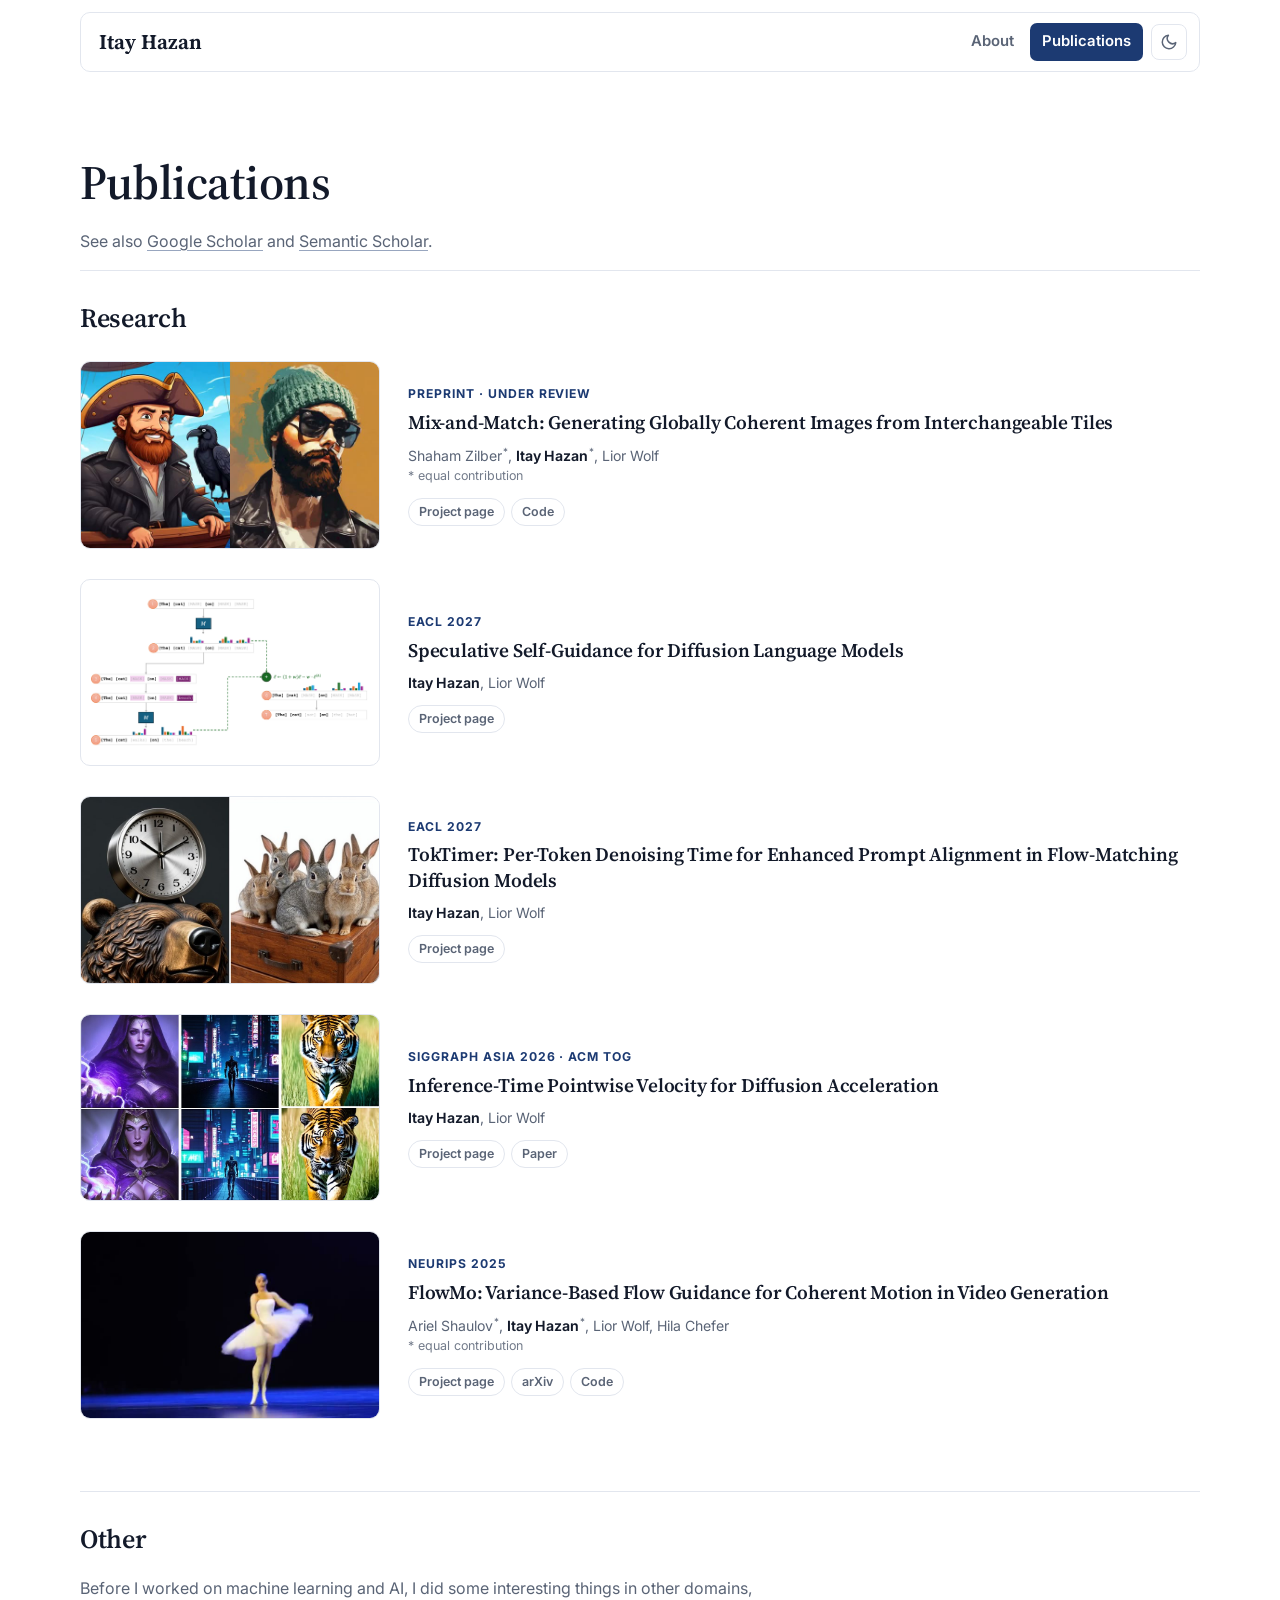
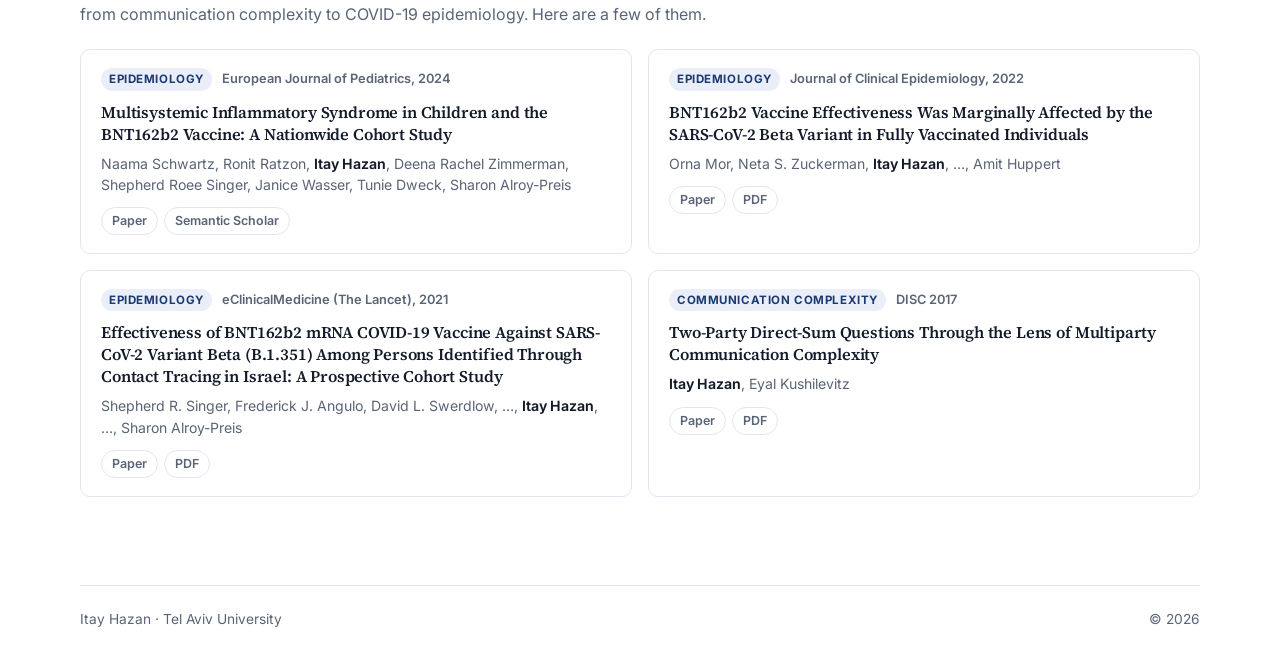
==== publications.html @ 4d5ad859 "Add personal homepage: About and Publications pages Static site (no build step) with shared publicat" ====
<!doctype html>
<html lang="en">
  <head>
    <meta charset="utf-8">
    <meta name="viewport" content="width=device-width, initial-scale=1">
    <title>Publications · Itay Hazan</title>
    <meta name="description" content="Publications by Itay Hazan on diffusion and flow-matching generative models, plus earlier work in complexity theory and epidemiology.">
    <link rel="icon" type="image/svg+xml" href="favicon.svg">
    <link rel="preconnect" href="https://fonts.googleapis.com">
    <link rel="preconnect" href="https://fonts.gstatic.com" crossorigin>
    <link rel="stylesheet" href="https://fonts.googleapis.com/css2?family=Inter:wght@400;500;600;700&family=Source+Serif+4:opsz,wght@8..60,500;8..60,600;8..60,650&display=swap">
    <link rel="stylesheet" href="styles.css">
    <script>
      try { const t = localStorage.getItem("theme"); if (t) document.documentElement.dataset.theme = t; } catch (_) {}
    </script>
  </head>
  <body>
    <header class="site-header">
      <a class="brand" href="index.html">Itay Hazan</a>
      <nav class="nav" aria-label="Primary">
        <a href="index.html">About</a>
        <a href="publications.html" aria-current="page">Publications</a>
        <button class="theme-toggle" id="theme-toggle" type="button" aria-label="Toggle theme">
          <svg class="icon-moon" viewBox="0 0 24 24" fill="none" stroke="currentColor" stroke-width="2" stroke-linecap="round" stroke-linejoin="round" aria-hidden="true"><path d="M21 12.8A9 9 0 1 1 11.2 3a7 7 0 0 0 9.8 9.8z"/></svg>
          <svg class="icon-sun" viewBox="0 0 24 24" fill="none" stroke="currentColor" stroke-width="2" stroke-linecap="round" stroke-linejoin="round" aria-hidden="true"><circle cx="12" cy="12" r="4"/><path d="M12 2v2M12 20v2M4.9 4.9l1.4 1.4M17.7 17.7l1.4 1.4M2 12h2M20 12h2M4.9 19.1l1.4-1.4M17.7 6.3l1.4-1.4"/></svg>
        </button>
      </nav>
    </header>

    <main class="wrap">
      <section class="page-intro">
        <h1 class="page-title">Publications</h1>
        <p>
          See also <a href="https://scholar.google.com/citations?user=1ebLvzgAAAAJ" target="_blank" rel="noopener">Google Scholar</a>
          and <a href="https://www.semanticscholar.org/author/Itay-Hazan/2364751173" target="_blank" rel="noopener">Semantic Scholar</a>.
        </p>
      </section>

      <section class="section" aria-labelledby="research-title">
        <div class="section-heading">
          <h2 id="research-title">Research</h2>
        </div>
        <div class="pub-list" id="research-list"></div>
      </section>

      <section class="section" aria-labelledby="other-title">
        <div class="section-heading">
          <h2 id="other-title">Other</h2>
        </div>
        <p class="other-intro">
          Before I worked on machine learning and AI, I did some interesting things in other domains,
          from communication complexity to COVID-19 epidemiology. Here are a few of them.
        </p>
        <div class="other-grid" id="other-list"></div>
      </section>
    </main>

    <footer class="footer">
      <span>Itay Hazan · Tel Aviv University</span>
      <span>© <span id="year">2026</span></span>
    </footer>

    <script src="publications-data.js"></script>
    <script src="site.js"></script>
  </body>
</html>
---- styles.css ----
/* ---------- Tokens ---------- */
:root {
  --bg: #ffffff;
  --surface: #ffffff;
  --surface-soft: #f5f7fb;
  --ink: #131a2a;
  --muted: #5a6476;
  --line: #e2e6ee;
  --accent: #1c3a72;          /* navy */
  --accent-ink: #ffffff;
  --accent-soft: #e9eef8;
  --header-bg: rgba(255, 255, 255, 0.86);
  --shadow: 0 1px 2px rgba(19, 26, 42, 0.04), 0 10px 30px rgba(19, 26, 42, 0.06);
  --serif: "Source Serif 4", Charter, "Iowan Old Style", Georgia, serif;
  --sans: "Inter", ui-sans-serif, system-ui, -apple-system, "Segoe UI", sans-serif;
  --radius: 10px;
  --max: 1120px;
  color-scheme: light;
}

@media (prefers-color-scheme: dark) {
  :root:not([data-theme="light"]) {
    --bg: #0b1019;
    --surface: #111827;
    --surface-soft: #141c2c;
    --ink: #e6eaf2;
    --muted: #9aa5b8;
    --line: #222c3d;
    --accent: #9db8ff;
    --accent-ink: #0b1019;
    --accent-soft: #18233a;
    --header-bg: rgba(11, 16, 25, 0.82);
    --shadow: 0 1px 2px rgba(0, 0, 0, 0.3), 0 10px 30px rgba(0, 0, 0, 0.25);
    color-scheme: dark;
  }
}

:root[data-theme="dark"] {
  --bg: #0b1019;
  --surface: #111827;
  --surface-soft: #141c2c;
  --ink: #e6eaf2;
  --muted: #9aa5b8;
  --line: #222c3d;
  --accent: #9db8ff;
  --accent-ink: #0b1019;
  --accent-soft: #18233a;
  --header-bg: rgba(11, 16, 25, 0.82);
  --shadow: 0 1px 2px rgba(0, 0, 0, 0.3), 0 10px 30px rgba(0, 0, 0, 0.25);
  color-scheme: dark;
}

/* ---------- Base ---------- */
* { box-sizing: border-box; }
html { scroll-behavior: smooth; -webkit-text-size-adjust: 100%; }

body {
  margin: 0;
  background: var(--bg);
  color: var(--ink);
  font-family: var(--sans);
  font-size: 16px;
  line-height: 1.6;
  -webkit-font-smoothing: antialiased;
}

a {
  color: inherit;
  text-decoration-color: color-mix(in srgb, var(--accent) 45%, transparent);
  text-decoration-thickness: 1px;
  text-underline-offset: 0.2em;
  transition: color 0.15s ease;
}
a:hover { color: var(--accent); }

:focus-visible { outline: 2px solid var(--accent); outline-offset: 2px; border-radius: 4px; }

h1, h2, h3 { font-family: var(--serif); font-weight: 600; letter-spacing: -0.01em; }

.wrap { width: min(var(--max), calc(100% - 32px)); margin: 0 auto; }

/* ---------- Header ---------- */
.site-header {
  position: sticky;
  top: 12px;
  z-index: 20;
  display: flex;
  align-items: center;
  justify-content: space-between;
  gap: 16px;
  width: min(var(--max), calc(100% - 32px));
  margin: 12px auto 0;
  padding: 10px 12px 10px 18px;
  background: var(--header-bg);
  border: 1px solid var(--line);
  border-radius: var(--radius);
  backdrop-filter: blur(16px);
  -webkit-backdrop-filter: blur(16px);
}

.brand {
  font-family: var(--serif);
  font-size: 1.3rem;
  font-weight: 650;
  text-decoration: none;
  white-space: nowrap;
}

.nav { display: flex; align-items: center; gap: 4px; }

.nav a {
  padding: 7px 12px;
  border-radius: 7px;
  color: var(--muted);
  font-size: 0.93rem;
  font-weight: 600;
  text-decoration: none;
}
.nav a:hover { background: var(--surface-soft); color: var(--ink); }
.nav a[aria-current="page"] { background: var(--accent); color: var(--accent-ink); }

.theme-toggle {
  display: inline-grid;
  place-items: center;
  width: 36px;
  height: 36px;
  margin-left: 4px;
  padding: 0;
  border: 1px solid var(--line);
  border-radius: 8px;
  background: transparent;
  color: var(--muted);
  cursor: pointer;
}
.theme-toggle:hover { color: var(--ink); background: var(--surface-soft); }
.theme-toggle svg { width: 18px; height: 18px; }
.theme-toggle .icon-sun { display: none; }
:root[data-theme="dark"] .theme-toggle .icon-sun { display: block; }
:root[data-theme="dark"] .theme-toggle .icon-moon { display: none; }
@media (prefers-color-scheme: dark) {
  :root:not([data-theme="light"]) .theme-toggle .icon-sun { display: block; }
  :root:not([data-theme="light"]) .theme-toggle .icon-moon { display: none; }
}

/* ---------- Hero ---------- */
.hero {
  display: grid;
  grid-template-columns: minmax(0, 1fr) minmax(220px, 300px);
  gap: clamp(32px, 6vw, 80px);
  align-items: center;
  padding: clamp(48px, 7vw, 88px) 0 clamp(48px, 6vw, 72px);
}

.name-title {
  margin: 0 0 6px;
  font-size: clamp(2.4rem, 5vw, 3.4rem);
  line-height: 1.05;
}

.role {
  margin: 0 0 26px;
  color: var(--accent);
  font-size: 0.8rem;
  font-weight: 700;
  letter-spacing: 0.12em;
  text-transform: uppercase;
}

.hero-copy p { margin: 0 0 16px; max-width: 64ch; }
.hero-copy .lead { font-size: 1.12rem; }

.fellowship {
  display: flex;
  gap: 10px;
  align-items: flex-start;
  margin: 22px 0 0;
  padding: 12px 14px;
  max-width: 64ch;
  border: 1px solid var(--line);
  border-left: 3px solid var(--accent);
  border-radius: 8px;
  background: var(--surface-soft);
  font-size: 0.93rem;
}
.fellowship svg { flex: none; width: 18px; height: 18px; margin-top: 2px; color: var(--accent); }

.contact { display: flex; flex-wrap: wrap; gap: 7px; margin-top: 26px; }

.button {
  display: inline-flex;
  align-items: center;
  gap: 7px;
  padding: 7px 11px;
  border: 1px solid var(--line);
  border-radius: 8px;
  background: var(--surface);
  color: var(--ink);
  font-size: 0.9rem;
  font-weight: 600;
  text-decoration: none;
  transition: border-color 0.15s ease, background 0.15s ease, color 0.15s ease, transform 0.15s ease;
}
.button svg { width: 16px; height: 16px; flex: none; }
.button:hover { border-color: var(--accent); color: var(--accent); background: var(--accent-soft); }

/* Portrait — "denoises" into view on load, a nod to diffusion sampling. */
.portrait {
  position: relative;
  margin: 0;
  aspect-ratio: 4 / 5;
  border-radius: 14px;
  overflow: hidden;
  background: #d9dadc;
  box-shadow: var(--shadow);
  isolation: isolate;
}
.portrait img {
  display: block;
  width: 100%;
  height: 100%;
  object-fit: cover;
  animation: sharpen 1.9s cubic-bezier(0.22, 0.8, 0.3, 1) both;
}
.portrait::after {
  content: "";
  position: absolute;
  inset: -50%;
  background-image: url("data:image/svg+xml,%3Csvg xmlns='http://www.w3.org/2000/svg' width='220' height='220'%3E%3Cfilter id='n'%3E%3CfeTurbulence type='fractalNoise' baseFrequency='0.9' numOctaves='2' stitchTiles='stitch'/%3E%3CfeColorMatrix values='0 0 0 0 0.5 0 0 0 0 0.5 0 0 0 0 0.5 0 0 0 1.6 -0.3'/%3E%3C/filter%3E%3Crect width='100%25' height='100%25' filter='url(%23n)'/%3E%3C/svg%3E");
  mix-blend-mode: hard-light;
  pointer-events: none;
  animation: denoise 1.9s cubic-bezier(0.22, 0.8, 0.3, 1) both, jitter 0.12s steps(3) 0s 16;
}
.portrait figcaption {
  position: absolute;
  right: 10px;
  bottom: 10px;
  z-index: 1;
  padding: 3px 8px;
  border-radius: 6px;
  background: rgba(10, 14, 22, 0.55);
  color: #fff;
  font: 500 0.72rem/1.4 ui-monospace, SFMono-Regular, Menlo, monospace;
  letter-spacing: 0.02em;
  backdrop-filter: blur(4px);
  animation: fadeIn 0.6s ease 1.7s both;
}

@keyframes sharpen { from { filter: blur(14px) saturate(0.6); transform: scale(1.04); } to { filter: none; transform: none; } }
@keyframes denoise { from { opacity: 1; } to { opacity: 0; } }
@keyframes jitter { 0% { transform: translate(0, 0); } 33% { transform: translate(-7%, 4%); } 66% { transform: translate(5%, -6%); } }
@keyframes fadeIn { from { opacity: 0; transform: translateY(4px); } to { opacity: 1; transform: none; } }

/* ---------- Sections ---------- */
.section { padding: 8px 0 64px; }

.section-heading {
  display: flex;
  align-items: baseline;
  justify-content: space-between;
  gap: 16px;
  margin-bottom: 22px;
  padding-top: 26px;
  border-top: 1px solid var(--line);
}
.section-heading h2 { margin: 0; font-size: 1.65rem; }
.section-heading .more {
  color: var(--muted);
  font-size: 0.92rem;
  font-weight: 600;
  text-decoration: none;
  white-space: nowrap;
}
.section-heading .more:hover { color: var(--accent); }

.page-intro { padding: clamp(40px, 6vw, 72px) 0 8px; }
.page-title { margin: 0 0 8px; font-size: clamp(2.2rem, 4.5vw, 3rem); }
.page-intro p { margin: 0; color: var(--muted); max-width: 62ch; }

/* ---------- Publication cards (home) ---------- */
.card-grid {
  display: grid;
  grid-template-columns: repeat(3, minmax(0, 1fr));
  gap: 28px 24px;
}

.pub-media {
  position: relative;
  display: block;
  aspect-ratio: 16 / 10;
  border-radius: var(--radius);
  overflow: hidden;
  background: var(--surface-soft);
  border: 1px solid var(--line);
}
.pub-media img, .pub-media video {
  display: block;
  width: 100%;
  height: 100%;
  object-fit: cover;
  transition: transform 0.5s cubic-bezier(0.22, 0.8, 0.3, 1);
}
.pub-media.is-contain { background: #ffffff; }
.pub-media.is-contain img { object-fit: contain; padding: 2%; }
.pub-card:hover .pub-media img, .pub-card:hover .pub-media video,
.pub-row:hover .pub-media img, .pub-row:hover .pub-media video { transform: scale(1.035); }
.pub-card:hover .pub-media.is-contain img, .pub-row:hover .pub-media.is-contain img { transform: scale(1.02); }

.media-placeholder {
  display: block;
  width: 100%;
  height: 100%;
  background: linear-gradient(135deg, var(--accent-soft), var(--surface-soft));
}

.pub-body { padding-top: 14px; }

.venue {
  margin: 0 0 6px;
  color: var(--accent);
  font-size: 0.76rem;
  font-weight: 700;
  letter-spacing: 0.08em;
  text-transform: uppercase;
}

.pub-card h3, .pub-row h3, .other-card h3 {
  margin: 0 0 8px;
  font-size: 1.08rem;
  line-height: 1.35;
}
.pub-card h3 a, .pub-row h3 a, .other-card h3 a { text-decoration: none; }

.authors { margin: 0 0 12px; color: var(--muted); font-size: 0.88rem; line-height: 1.5; }
.authors .me { color: var(--ink); font-weight: 650; }
.authors sup { font-size: 0.7em; margin-left: 1px; }
.eq-note { display: block; margin-top: 2px; font-size: 0.78rem; opacity: 0.85; }

.pills { display: flex; flex-wrap: wrap; gap: 6px; }
.pill {
  display: inline-block;
  padding: 3px 10px;
  border: 1px solid var(--line);
  border-radius: 999px;
  color: var(--muted);
  font-size: 0.78rem;
  font-weight: 600;
  text-decoration: none;
  transition: border-color 0.15s ease, color 0.15s ease, background 0.15s ease;
}
.pill:hover { border-color: var(--accent); color: var(--accent); background: var(--accent-soft); }

/* ---------- Publication rows (publications page) ---------- */
.pub-list { display: grid; gap: 30px; }

.pub-row {
  display: grid;
  grid-template-columns: minmax(200px, 300px) minmax(0, 1fr);
  gap: 28px;
  align-items: center;
}
.pub-row .pub-body { padding-top: 0; }
.pub-row h3 { font-size: 1.2rem; }

/* ---------- Other works ---------- */
.other-intro { margin: -6px 0 22px; color: var(--muted); max-width: 70ch; }

.other-grid {
  display: grid;
  grid-template-columns: repeat(2, minmax(0, 1fr));
  gap: 16px;
}

.other-card {
  padding: 18px 20px;
  border: 1px solid var(--line);
  border-radius: var(--radius);
  background: var(--surface);
  transition: border-color 0.15s ease, box-shadow 0.2s ease;
}
.other-card:hover { border-color: color-mix(in srgb, var(--accent) 40%, var(--line)); box-shadow: var(--shadow); }
.other-card h3 { font-size: 1.02rem; }

.other-meta {
  display: flex;
  flex-wrap: wrap;
  align-items: center;
  gap: 6px 10px;
  margin: 0 0 10px;
  color: var(--muted);
  font-size: 0.8rem;
  font-weight: 600;
}
.field {
  padding: 2px 8px;
  border-radius: 999px;
  background: var(--accent-soft);
  color: var(--accent);
  font-size: 0.72rem;
  font-weight: 700;
  letter-spacing: 0.05em;
  text-transform: uppercase;
}

/* ---------- Footer ---------- */
.footer {
  display: flex;
  flex-wrap: wrap;
  justify-content: space-between;
  gap: 8px 24px;
  width: min(var(--max), calc(100% - 32px));
  margin: 24px auto 0;
  padding: 22px 0 36px;
  border-top: 1px solid var(--line);
  color: var(--muted);
  font-size: 0.86rem;
}

/* ---------- Responsive ---------- */
@media (max-width: 960px) {
  .card-grid { grid-template-columns: repeat(2, minmax(0, 1fr)); }
}

@media (max-width: 760px) {
  .hero { grid-template-columns: 1fr; gap: 28px; padding-top: 36px; }
  .portrait { order: -1; width: min(240px, 62%); }
  .pub-row { grid-template-columns: 1fr; gap: 0; }
  .pub-row .pub-body { padding-top: 14px; }
  .other-grid { grid-template-columns: 1fr; }
}

@media (max-width: 560px) {
  .card-grid { grid-template-columns: 1fr; }
  .site-header { padding: 8px 8px 8px 14px; }
  .brand { font-size: 1.12rem; }
  .nav a { padding: 6px 9px; font-size: 0.88rem; }
  .button { padding: 7px 11px; font-size: 0.86rem; }
}

@media (prefers-reduced-motion: reduce) {
  html { scroll-behavior: auto; }
  .portrait img, .portrait::after, .portrait figcaption { animation: none; }
  .portrait::after { opacity: 0; }
  .pub-media img, .pub-media video { transition: none; }
}
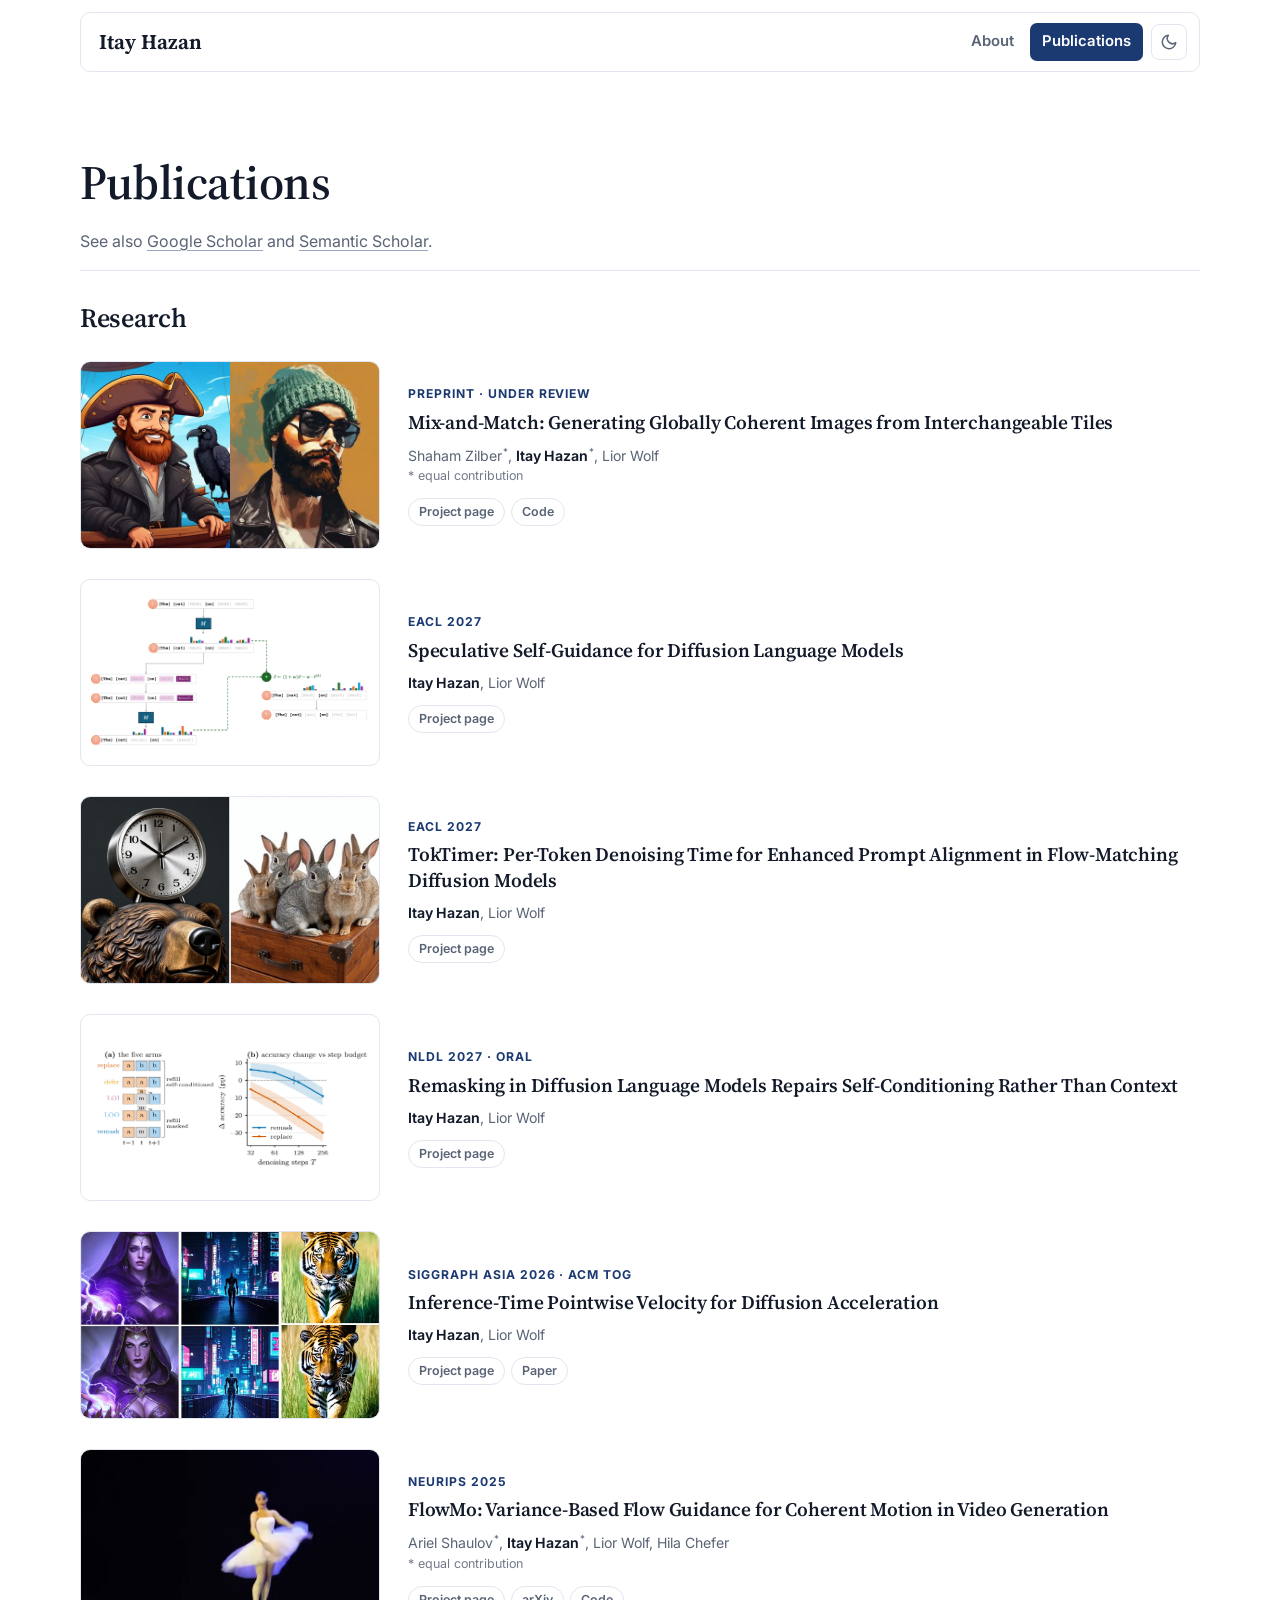
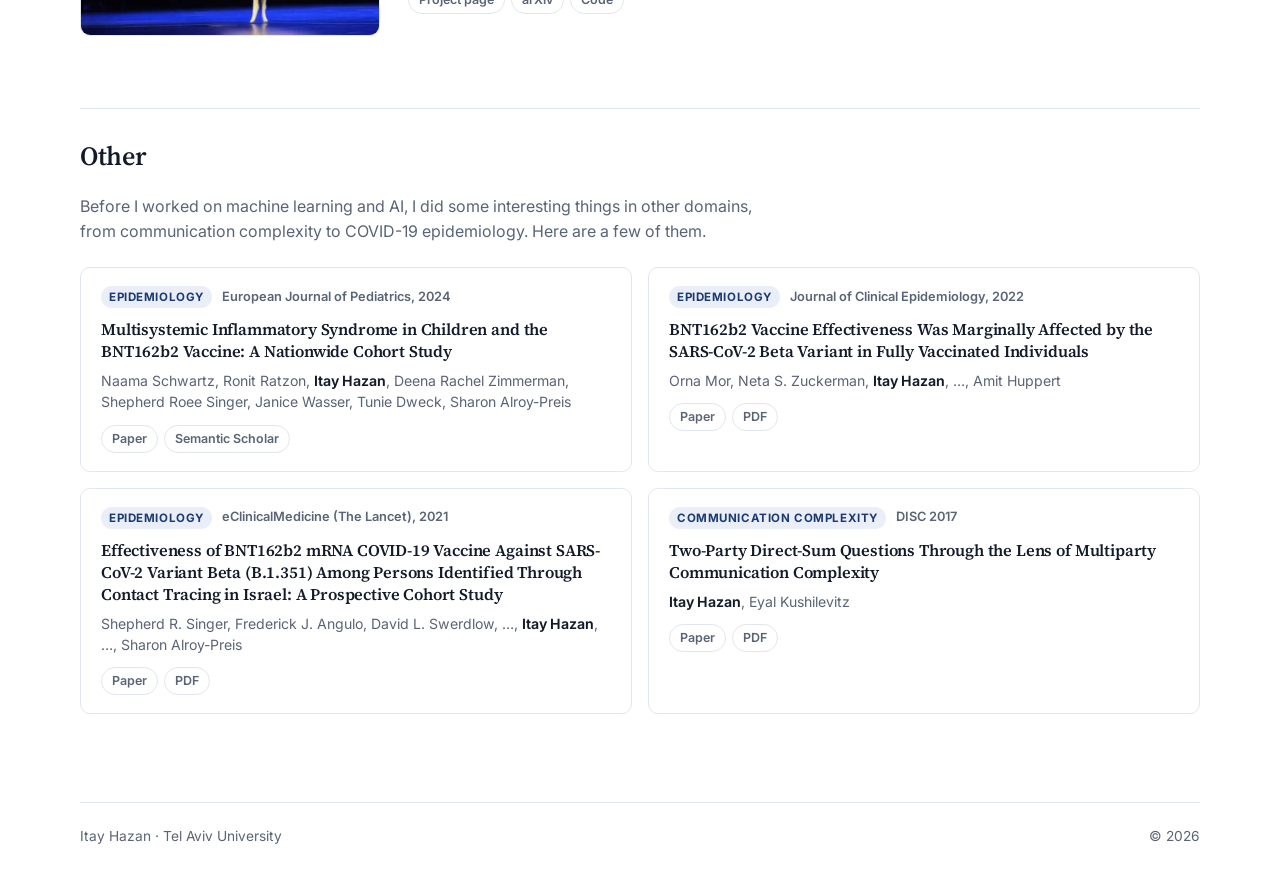
==== commit 4dabd028: "Version CSS/JS URLs so browsers pick up updates Co-Authored-By: Claude Opus 5.5 <noreply@anthropic.c" ====
--- a/publications.html
+++ b/publications.html
@@ -9,7 +9,7 @@
     <link rel="preconnect" href="https://fonts.googleapis.com">
     <link rel="preconnect" href="https://fonts.gstatic.com" crossorigin>
     <link rel="stylesheet" href="https://fonts.googleapis.com/css2?family=Inter:wght@400;500;600;700&family=Source+Serif+4:opsz,wght@8..60,500;8..60,600;8..60,650&display=swap">
-    <link rel="stylesheet" href="styles.css">
+    <link rel="stylesheet" href="styles.css?v=202611221934">
     <script>
       try { const t = localStorage.getItem("theme"); if (t) document.documentElement.dataset.theme = t; } catch (_) {}
     </script>
@@ -60,7 +60,7 @@
       <span>© <span id="year">2026</span></span>
     </footer>
 
-    <script src="publications-data.js"></script>
-    <script src="site.js"></script>
+    <script src="publications-data.js?v=202611221934"></script>
+    <script src="site.js?v=202611221934"></script>
   </body>
 </html>
